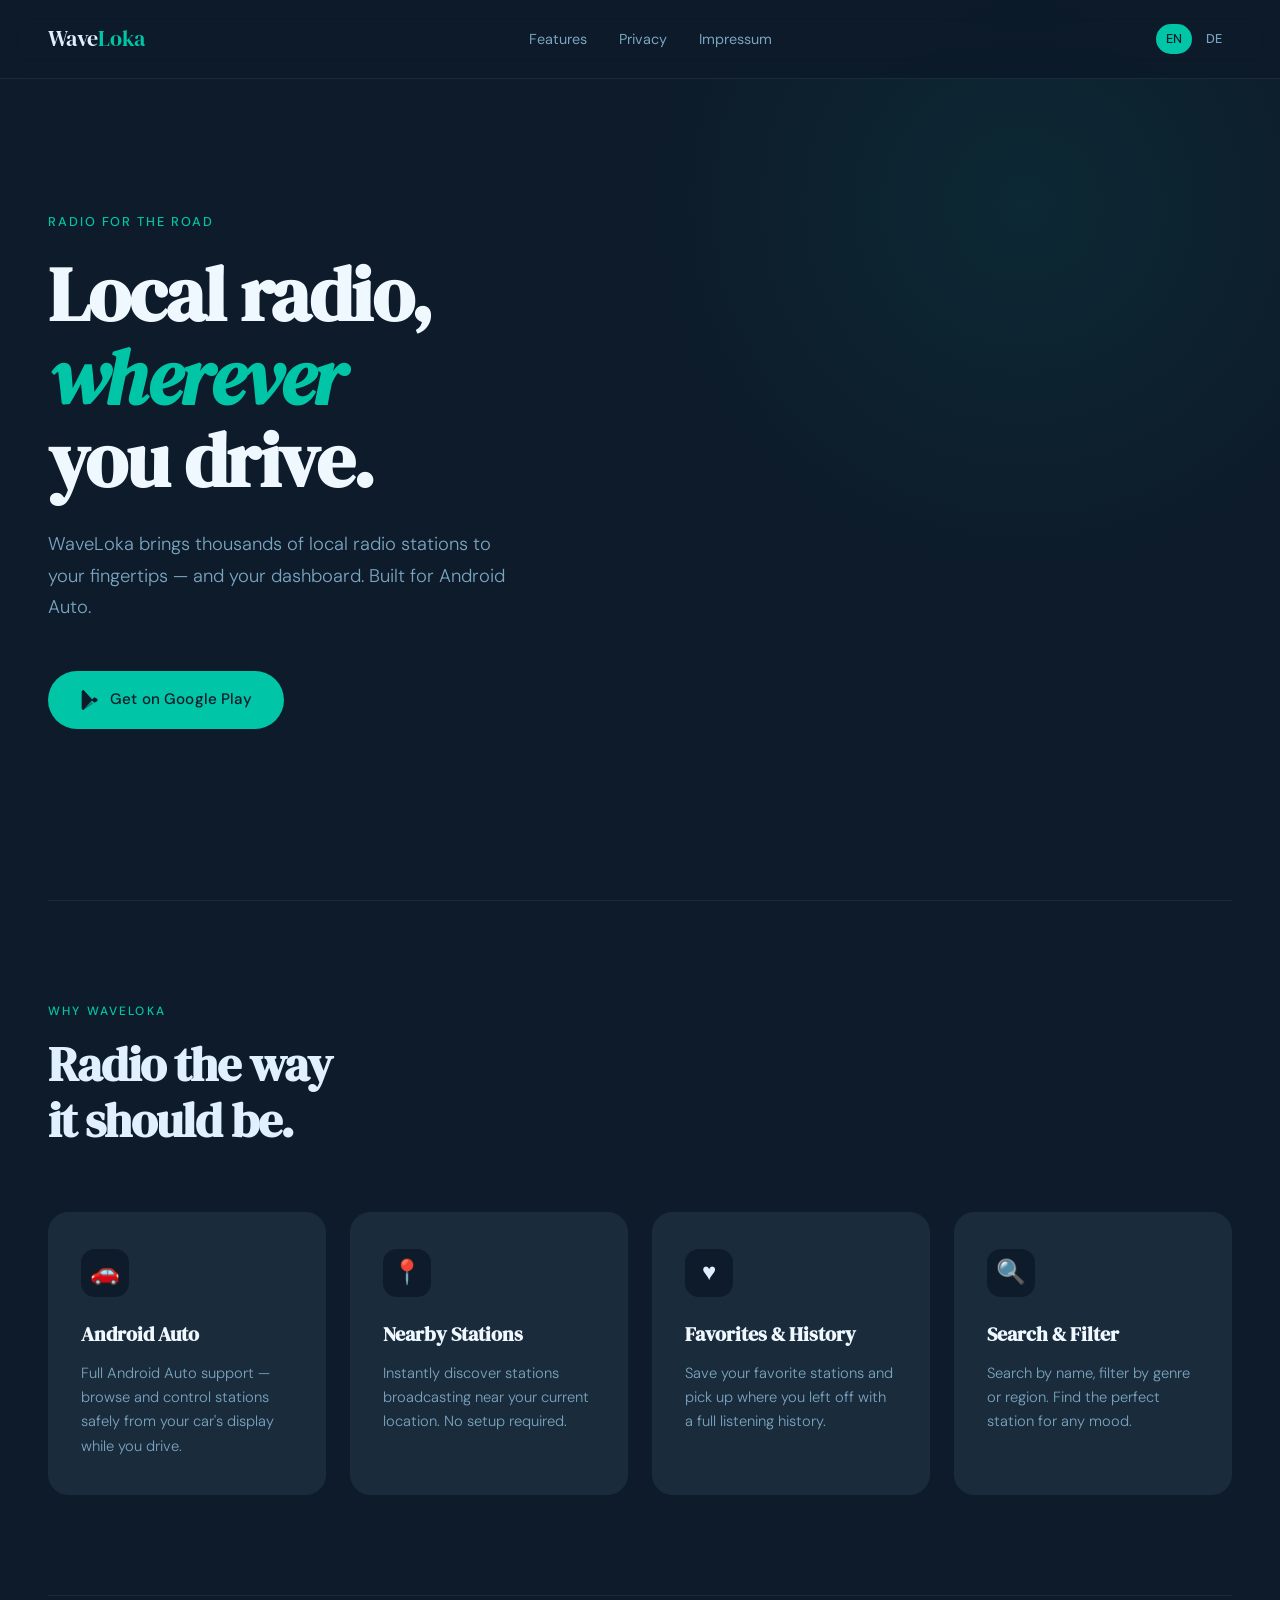
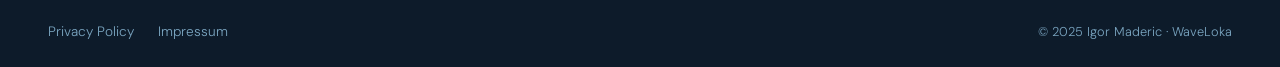
==== index.html @ 93e5c268 "wave loka web-page" ====
<!DOCTYPE html>
<html lang="en">
<head>
<meta charset="UTF-8">
<meta name="viewport" content="width=device-width, initial-scale=1.0">
<title>WaveLoka – Local Radio, Wherever You Drive</title>
<link rel="preconnect" href="https://fonts.googleapis.com">
<link href="https://fonts.googleapis.com/css2?family=DM+Serif+Display:ital@0;1&family=DM+Sans:wght@300;400;500&display=swap" rel="stylesheet">
<style>
  :root {
    --teal: #00C6A7;
    --teal-dark: #00A88E;
    --blue: #0A84FF;
    --navy: #0D1B2A;
    --navy-light: #1A2B3C;
    --alice: #F0F8FF;
    --alice-dark: #D8EAF8;
    --text-light: #E0F0FF;
    --text-muted: #7AA5C0;
  }
  *, *::before, *::after { box-sizing: border-box; margin: 0; padding: 0; }
  html { scroll-behavior: smooth; }
  body {
    background: var(--navy);
    color: var(--text-light);
    font-family: 'DM Sans', sans-serif;
    font-weight: 300;
    line-height: 1.7;
  }
  /* NAV */
  nav {
    position: fixed; top: 0; width: 100%; z-index: 100;
    display: flex; align-items: center; justify-content: space-between;
    padding: 20px 48px;
    background: rgba(13,27,42,0.92);
    backdrop-filter: blur(12px);
    border-bottom: 1px solid var(--navy-light);
  }
  .nav-logo {
    font-family: 'DM Serif Display', serif;
    font-size: 1.4rem;
    color: var(--text-light);
    text-decoration: none;
    letter-spacing: -0.01em;
  }
  .nav-logo span { color: var(--teal); }
  .nav-links { display: flex; gap: 32px; list-style: none; }
  .nav-links a {
    text-decoration: none;
    color: var(--text-muted);
    font-size: 0.9rem;
    font-weight: 400;
    transition: color 0.2s;
  }
  .nav-links a:hover { color: var(--teal); }
  .lang-switch {
    display: flex; gap: 4px;
  }
  .lang-switch a {
    font-size: 0.8rem; font-weight: 500;
    padding: 4px 10px;
    border-radius: 20px;
    text-decoration: none;
    color: var(--text-muted);
    transition: all 0.2s;
  }
  .lang-switch a.active, .lang-switch a:hover {
    background: var(--teal);
    color: var(--navy);
  }
  /* HERO */
  .hero {
    min-height: 100vh;
    display: flex; align-items: center;
    padding: 120px 48px 80px;
    position: relative;
    overflow: hidden;
  }
  .hero::before {
    content: '';
    position: absolute; top: -20%; right: -10%;
    width: 60vw; height: 60vw;
    background: radial-gradient(circle, rgba(0,198,167,0.08) 0%, transparent 70%);
    pointer-events: none;
  }
  .hero-content { max-width: 640px; position: relative; z-index: 1; }
  .hero-eyebrow {
    font-size: 0.8rem; font-weight: 500; letter-spacing: 0.15em;
    text-transform: uppercase; color: var(--teal);
    margin-bottom: 20px;
  }
  h1 {
    font-family: 'DM Serif Display', serif;
    font-size: clamp(2.8rem, 6vw, 5rem);
    line-height: 1.08;
    letter-spacing: -0.02em;
    color: var(--alice);
    margin-bottom: 28px;
  }
  h1 em { color: var(--teal); font-style: italic; }
  .hero-sub {
    font-size: 1.15rem;
    color: var(--text-muted);
    max-width: 480px;
    margin-bottom: 48px;
  }
  .btn-primary {
    display: inline-flex; align-items: center; gap: 10px;
    background: var(--teal);
    color: var(--navy);
    padding: 16px 32px;
    border-radius: 50px;
    text-decoration: none;
    font-weight: 500;
    font-size: 0.95rem;
    transition: all 0.25s;
    letter-spacing: 0.01em;
  }
  .btn-primary:hover {
    background: var(--teal-dark);
    transform: translateY(-2px);
    box-shadow: 0 12px 32px rgba(0,198,167,0.3);
  }
  .btn-primary svg { width: 20px; height: 20px; }
  /* FEATURES */
  .section {
    padding: 100px 48px;
  }
  .section-label {
    font-size: 0.75rem; font-weight: 500; letter-spacing: 0.18em;
    text-transform: uppercase; color: var(--teal);
    margin-bottom: 16px;
  }
  h2 {
    font-family: 'DM Serif Display', serif;
    font-size: clamp(2rem, 4vw, 3rem);
    line-height: 1.15;
    letter-spacing: -0.02em;
    margin-bottom: 64px;
  }
  .features-grid {
    display: grid;
    grid-template-columns: repeat(auto-fit, minmax(260px, 1fr));
    gap: 24px;
  }
  .feature-card {
    background: var(--navy-light);
    border-radius: 20px;
    padding: 36px 32px;
    border: 1px solid var(--navy-light);
    transition: transform 0.25s, box-shadow 0.25s;
  }
  .feature-card:hover {
    transform: translateY(-4px);
    box-shadow: 0 20px 48px rgba(0,198,167,0.08);
  }
  .feature-icon {
    width: 48px; height: 48px;
    background: var(--navy);
    border-radius: 14px;
    display: flex; align-items: center; justify-content: center;
    margin-bottom: 20px;
    font-size: 1.5rem;
  }
  .feature-card h3 {
    font-family: 'DM Serif Display', serif;
    font-size: 1.25rem;
    margin-bottom: 10px;
    color: var(--alice);
  }
  .feature-card p { font-size: 0.92rem; color: var(--text-muted); line-height: 1.65; }
  /* DIVIDER */
  .divider { height: 1px; background: var(--navy-light); margin: 0 48px; }
  /* LEGAL LINKS */
  .legal-bar {
    background: var(--navy);
    padding: 24px 48px;
    display: flex; flex-wrap: wrap; gap: 24px;
    align-items: center; justify-content: space-between;
  }
  .legal-links { display: flex; gap: 24px; flex-wrap: wrap; }
  .legal-links a {
    font-size: 0.85rem; color: var(--text-muted);
    text-decoration: none;
    transition: color 0.2s;
  }
  .legal-links a:hover { color: var(--teal); }
  .copyright { font-size: 0.8rem; color: var(--text-muted); }
  @media (max-width: 640px) {
    nav { padding: 16px 20px; }
    .nav-links { display: none; }
    .hero { padding: 100px 20px 60px; }
    .section { padding: 64px 20px; }
    .legal-bar { padding: 20px; }
    .divider { margin: 0 20px; }
  }
</style>
</head>
<body>

<nav>
  <a class="nav-logo" href="index.html">Wave<span>Loka</span></a>
  <ul class="nav-links">
    <li><a href="#features">Features</a></li>
    <li><a href="privacy-policy/index.html">Privacy</a></li>
    <li><a href="impressum/index.html">Impressum</a></li>
  </ul>
  <div class="lang-switch">
    <a href="index.html" class="active">EN</a>
    <a href="index.de.html">DE</a>
  </div>
</nav>

<section class="hero">
  <div class="hero-content">
    <p class="hero-eyebrow">Radio for the road</p>
    <h1>Local radio,<br><em>wherever</em><br>you drive.</h1>
    <p class="hero-sub">WaveLoka brings thousands of local radio stations to your fingertips — and your dashboard. Built for Android Auto.</p>
    <a href="https://play.google.com/store/apps/details?id=com.waveloka" class="btn-primary">
      <svg viewBox="0 0 24 24" fill="currentColor"><path d="M3.18 23.76c.32.18.68.24 1.04.18L14.76 12 4.22.06A1.73 1.73 0 003.18.24C2.46.64 2 1.38 2 2.22v19.56c0 .84.46 1.58 1.18 1.98z"/><path d="M20.04 10.3l-2.86-1.64L13.9 12l3.28 3.34 2.86-1.64A1.96 1.96 0 0021.1 12c0-.72-.4-1.38-1.06-1.7z"/><path d="M4.22.06L16.06 11.9l-2.3 2.1L4.22.06z" opacity=".4"/><path d="M4.22 23.94l9.54-9.94 2.3 2.1L4.22 23.94z" opacity=".4"/></svg>
      Get on Google Play
    </a>
  </div>
</section>

<div class="divider"></div>

<section class="section" id="features">
  <p class="section-label">Why WaveLoka</p>
  <h2>Radio the way<br>it should be.</h2>
  <div class="features-grid">
    <div class="feature-card">
      <div class="feature-icon">🚗</div>
      <h3>Android Auto</h3>
      <p>Full Android Auto support — browse and control stations safely from your car's display while you drive.</p>
    </div>
    <div class="feature-card">
      <div class="feature-icon">📍</div>
      <h3>Nearby Stations</h3>
      <p>Instantly discover stations broadcasting near your current location. No setup required.</p>
    </div>
    <div class="feature-card">
      <div class="feature-icon">♥</div>
      <h3>Favorites & History</h3>
      <p>Save your favorite stations and pick up where you left off with a full listening history.</p>
    </div>
    <div class="feature-card">
      <div class="feature-icon">🔍</div>
      <h3>Search & Filter</h3>
      <p>Search by name, filter by genre or region. Find the perfect station for any mood.</p>
    </div>
  </div>
</section>

<div class="divider"></div>

<div class="legal-bar">
  <div class="legal-links">
    <a href="privacy-policy/index.html">Privacy Policy</a>
    <a href="impressum/index.html">Impressum</a>
  </div>
  <p class="copyright">© 2025 Igor Maderic · WaveLoka</p>
</div>

</body>
</html>
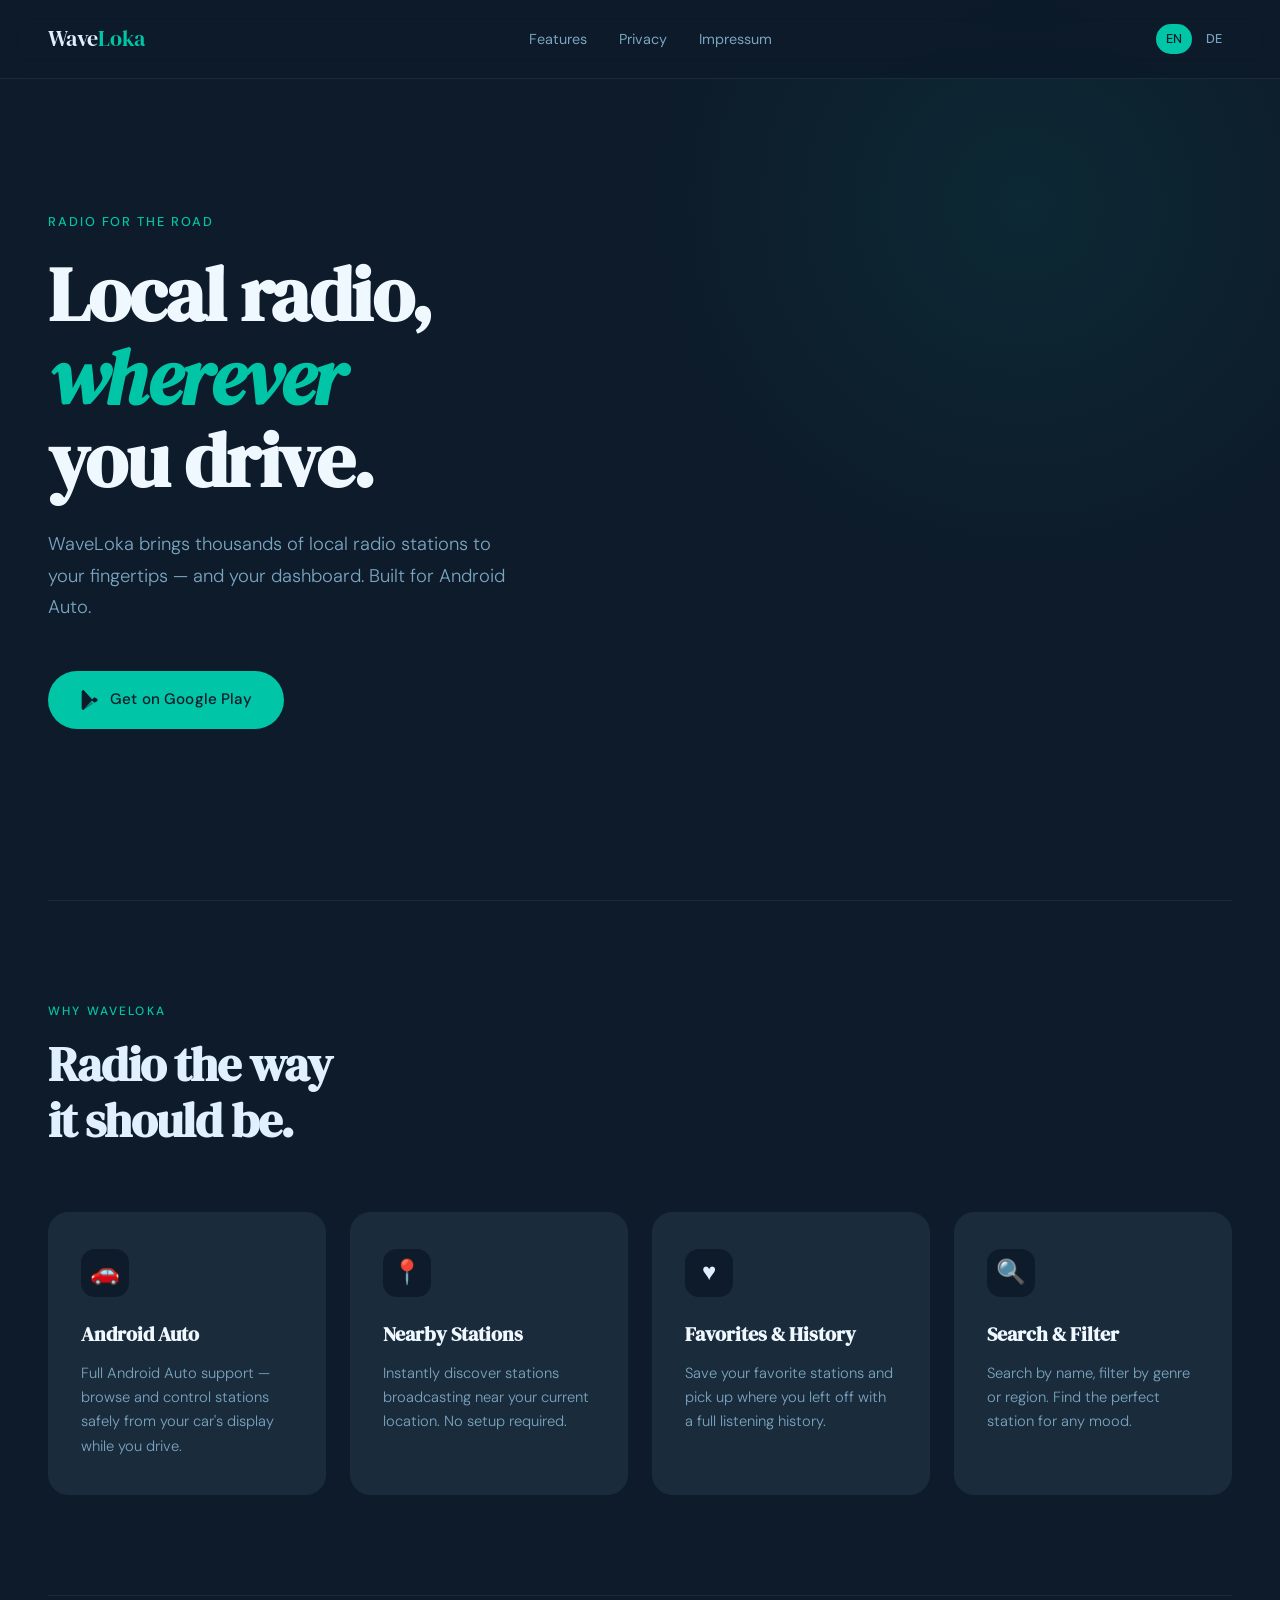
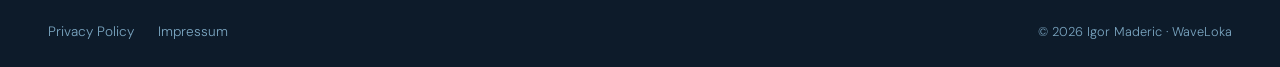
==== commit 1091bec9: "Update impressum and privacy policy" ====
--- a/index.html
+++ b/index.html
@@ -259,7 +259,7 @@
     <a href="privacy-policy/index.html">Privacy Policy</a>
     <a href="impressum/index.html">Impressum</a>
   </div>
-  <p class="copyright">© 2025 Igor Maderic · WaveLoka</p>
+  <p class="copyright">© 2026 Igor Maderic · WaveLoka</p>
 </div>
 
 </body>
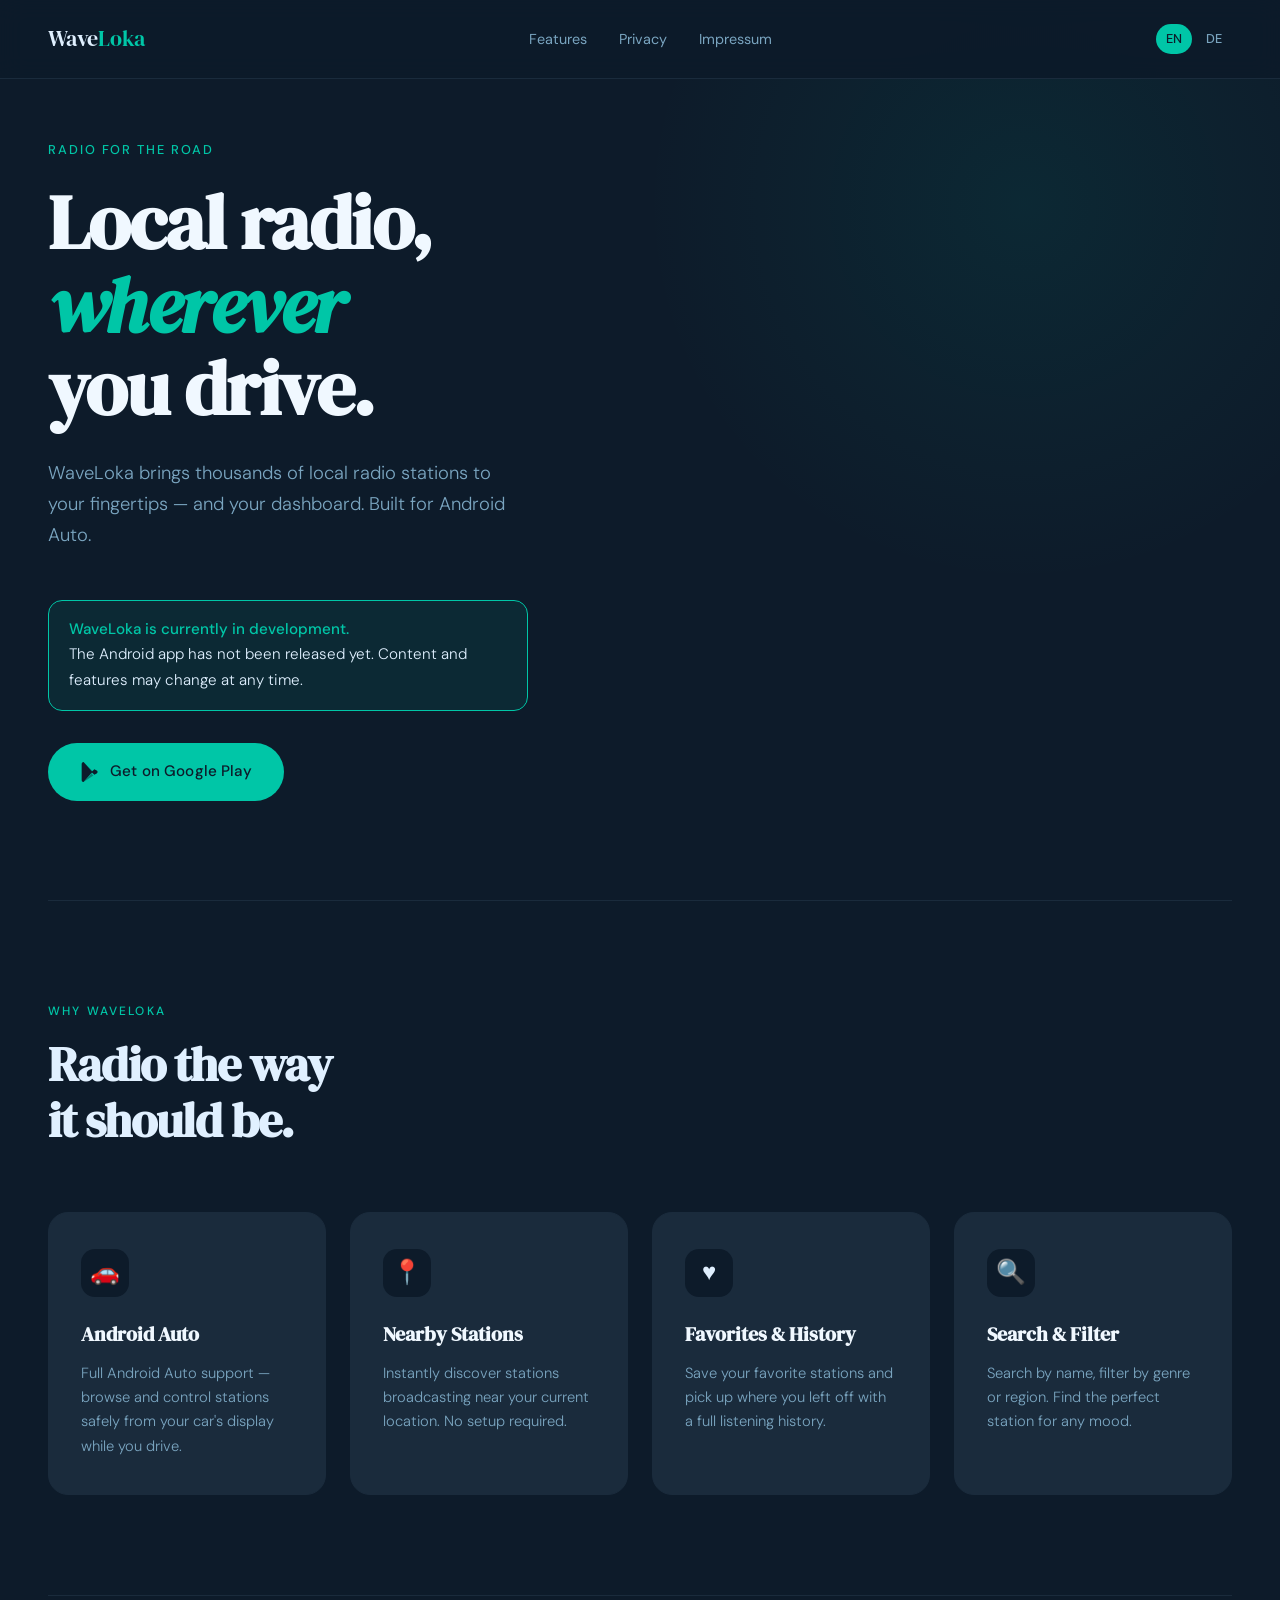
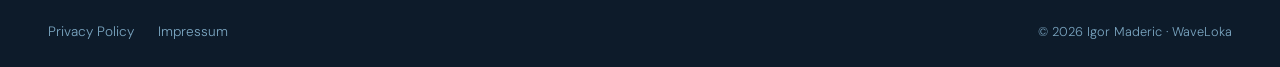
==== commit d2af0c84: "Use valid email address" ====
--- a/index.html
+++ b/index.html
@@ -122,6 +122,17 @@
     box-shadow: 0 12px 32px rgba(0,198,167,0.3);
   }
   .btn-primary svg { width: 20px; height: 20px; }
+  .dev-notice {
+    background: rgba(0,198,167,0.08);
+    border: 1px solid var(--teal);
+    border-radius: 14px;
+    padding: 16px 20px;
+    margin-bottom: 32px;
+    max-width: 480px;
+    font-size: 0.95rem;
+    color: var(--text-light);
+  }
+  .dev-notice strong { color: var(--teal); font-weight: 500; }
   /* FEATURES */
   .section {
     padding: 100px 48px;
@@ -216,6 +227,10 @@
     <p class="hero-eyebrow">Radio for the road</p>
     <h1>Local radio,<br><em>wherever</em><br>you drive.</h1>
     <p class="hero-sub">WaveLoka brings thousands of local radio stations to your fingertips — and your dashboard. Built for Android Auto.</p>
+    <div class="dev-notice">
+      <strong>WaveLoka is currently in development.</strong><br>
+      The Android app has not been released yet. Content and features may change at any time.
+    </div>
     <a href="https://play.google.com/store/apps/details?id=com.waveloka" class="btn-primary">
       <svg viewBox="0 0 24 24" fill="currentColor"><path d="M3.18 23.76c.32.18.68.24 1.04.18L14.76 12 4.22.06A1.73 1.73 0 003.18.24C2.46.64 2 1.38 2 2.22v19.56c0 .84.46 1.58 1.18 1.98z"/><path d="M20.04 10.3l-2.86-1.64L13.9 12l3.28 3.34 2.86-1.64A1.96 1.96 0 0021.1 12c0-.72-.4-1.38-1.06-1.7z"/><path d="M4.22.06L16.06 11.9l-2.3 2.1L4.22.06z" opacity=".4"/><path d="M4.22 23.94l9.54-9.94 2.3 2.1L4.22 23.94z" opacity=".4"/></svg>
       Get on Google Play
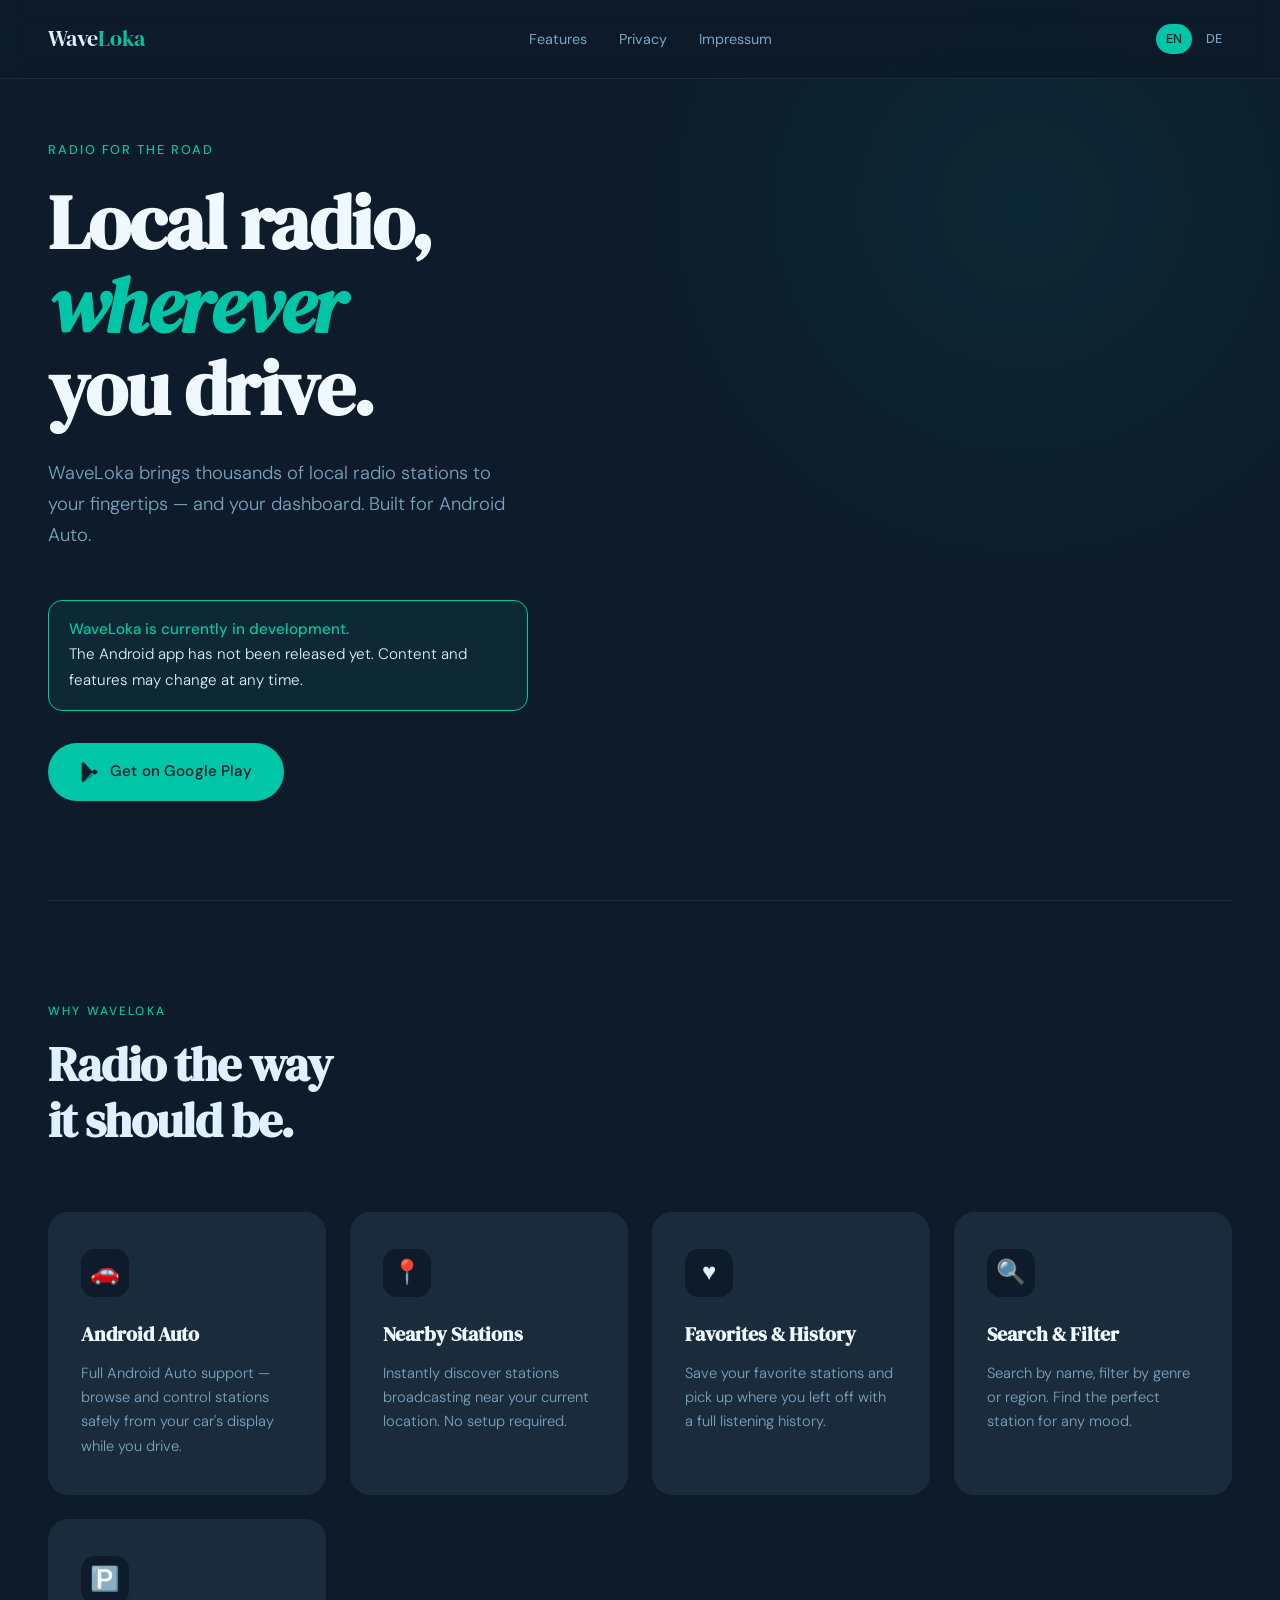
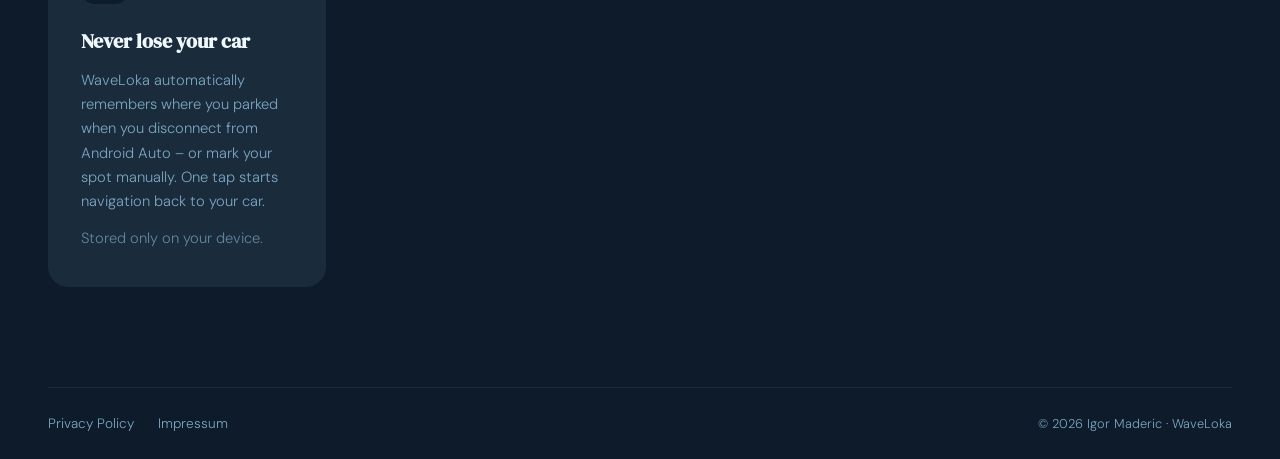
==== commit 841b5cae: "Update app features" ====
--- a/index.html
+++ b/index.html
@@ -180,6 +180,7 @@
     color: var(--alice);
   }
   .feature-card p { font-size: 0.92rem; color: var(--text-muted); line-height: 1.65; }
+  .feature-note { font-size: 0.8rem; color: var(--text-muted); opacity: 0.75; margin-top: 12px; }
   /* DIVIDER */
   .divider { height: 1px; background: var(--navy-light); margin: 0 48px; }
   /* LEGAL LINKS */
@@ -264,6 +265,12 @@
       <h3>Search & Filter</h3>
       <p>Search by name, filter by genre or region. Find the perfect station for any mood.</p>
     </div>
+    <div class="feature-card">
+      <div class="feature-icon">🅿️</div>
+      <h3>Never lose your car</h3>
+      <p>WaveLoka automatically remembers where you parked when you disconnect from Android Auto – or mark your spot manually. One tap starts navigation back to your car.</p>
+      <p class="feature-note">Stored only on your device.</p>
+    </div>
   </div>
 </section>
 
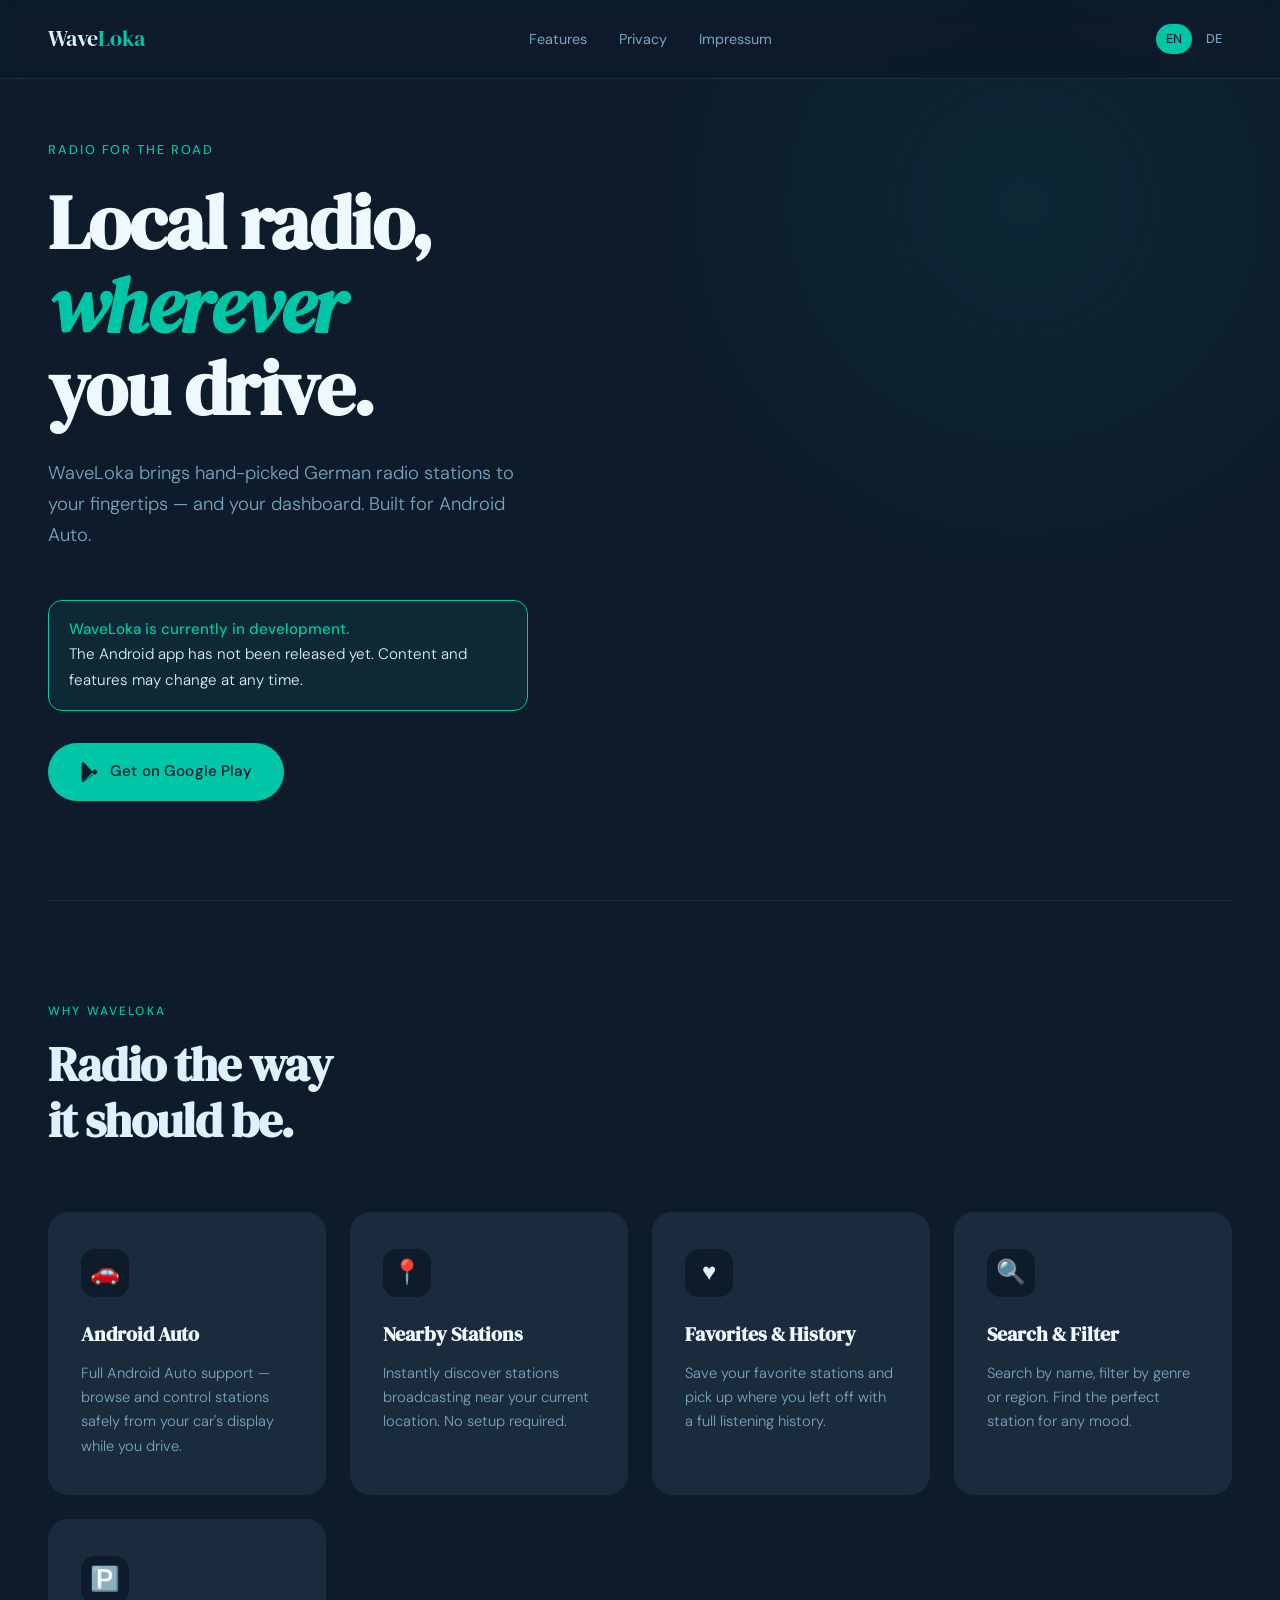
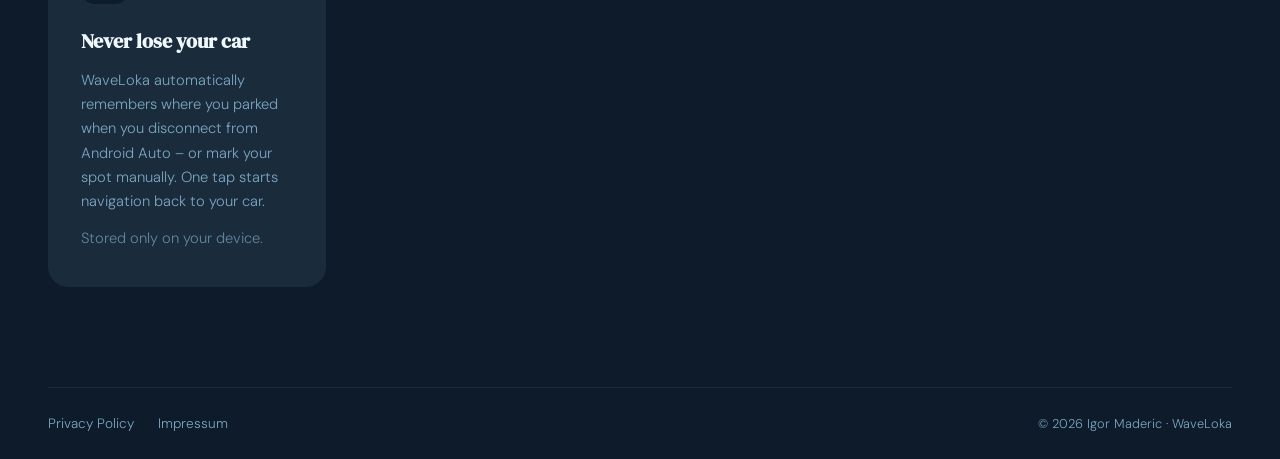
==== commit 9ddb0ecf: "[P1-F04-T3] Fix website catalog claim in hero copy (de/en) Replace "thousands of local"/"tausende lo" ====
--- a/index.html
+++ b/index.html
@@ -227,7 +227,7 @@
   <div class="hero-content">
     <p class="hero-eyebrow">Radio for the road</p>
     <h1>Local radio,<br><em>wherever</em><br>you drive.</h1>
-    <p class="hero-sub">WaveLoka brings thousands of local radio stations to your fingertips — and your dashboard. Built for Android Auto.</p>
+    <p class="hero-sub">WaveLoka brings hand-picked German radio stations to your fingertips — and your dashboard. Built for Android Auto.</p>
     <div class="dev-notice">
       <strong>WaveLoka is currently in development.</strong><br>
       The Android app has not been released yet. Content and features may change at any time.
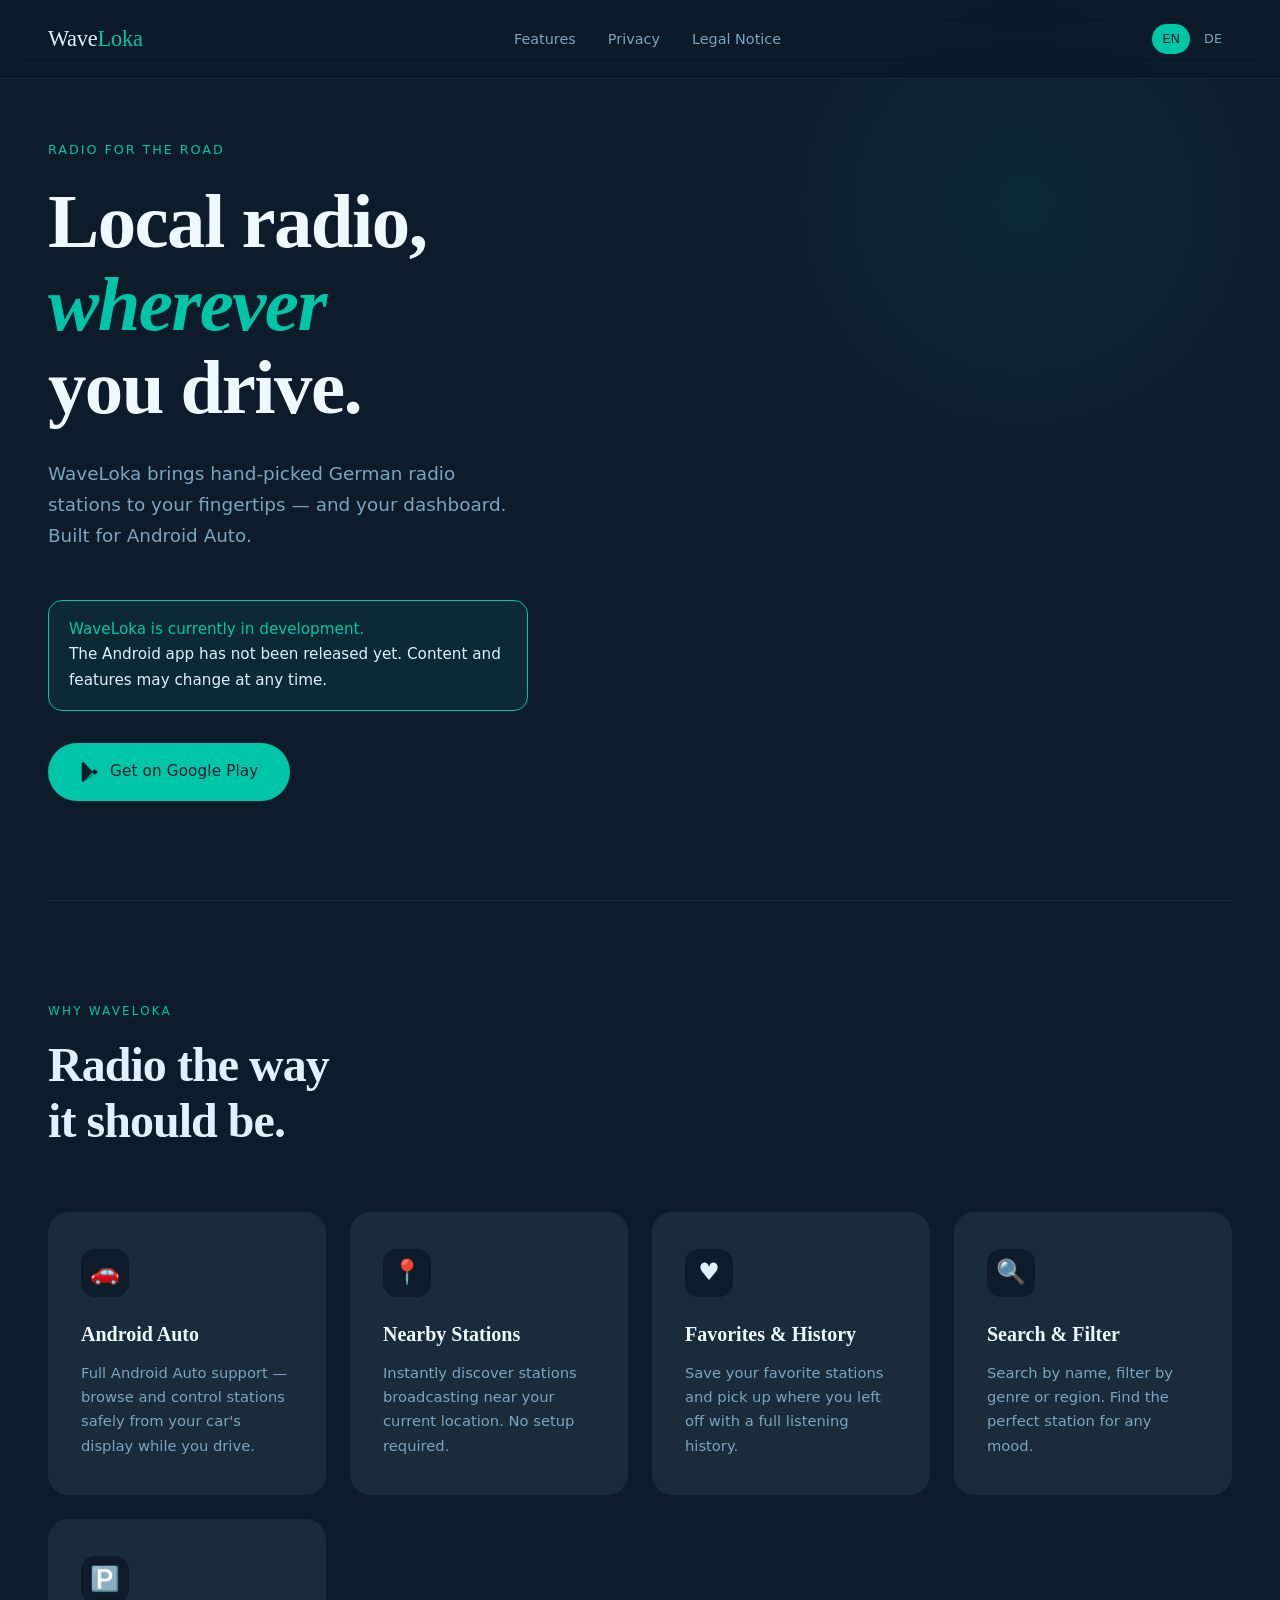
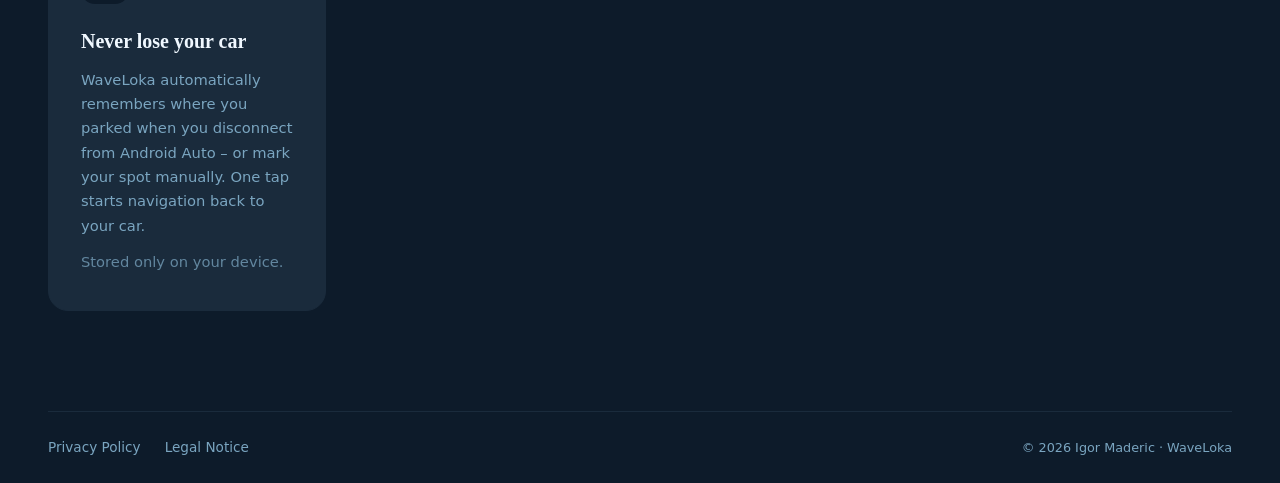
==== commit 56180487: "[P1-F18-T6] Publish legal pages without remote fonts" ====
--- a/index.html
+++ b/index.html
@@ -4,8 +4,6 @@
 <meta charset="UTF-8">
 <meta name="viewport" content="width=device-width, initial-scale=1.0">
 <title>WaveLoka – Local Radio, Wherever You Drive</title>
-<link rel="preconnect" href="https://fonts.googleapis.com">
-<link href="https://fonts.googleapis.com/css2?family=DM+Serif+Display:ital@0;1&family=DM+Sans:wght@300;400;500&display=swap" rel="stylesheet">
 <style>
   :root {
     --teal: #00C6A7;
@@ -23,7 +21,7 @@
   body {
     background: var(--navy);
     color: var(--text-light);
-    font-family: 'DM Sans', sans-serif;
+    font-family: system-ui, -apple-system, BlinkMacSystemFont, "Segoe UI", sans-serif;
     font-weight: 300;
     line-height: 1.7;
   }
@@ -37,7 +35,7 @@
     border-bottom: 1px solid var(--navy-light);
   }
   .nav-logo {
-    font-family: 'DM Serif Display', serif;
+    font-family: Georgia, "Times New Roman", serif;
     font-size: 1.4rem;
     color: var(--text-light);
     text-decoration: none;
@@ -90,7 +88,7 @@
     margin-bottom: 20px;
   }
   h1 {
-    font-family: 'DM Serif Display', serif;
+    font-family: Georgia, "Times New Roman", serif;
     font-size: clamp(2.8rem, 6vw, 5rem);
     line-height: 1.08;
     letter-spacing: -0.02em;
@@ -143,7 +141,7 @@
     margin-bottom: 16px;
   }
   h2 {
-    font-family: 'DM Serif Display', serif;
+    font-family: Georgia, "Times New Roman", serif;
     font-size: clamp(2rem, 4vw, 3rem);
     line-height: 1.15;
     letter-spacing: -0.02em;
@@ -174,7 +172,7 @@
     font-size: 1.5rem;
   }
   .feature-card h3 {
-    font-family: 'DM Serif Display', serif;
+    font-family: Georgia, "Times New Roman", serif;
     font-size: 1.25rem;
     margin-bottom: 10px;
     color: var(--alice);
@@ -215,7 +213,7 @@
   <ul class="nav-links">
     <li><a href="#features">Features</a></li>
     <li><a href="privacy-policy/index.html">Privacy</a></li>
-    <li><a href="impressum/index.html">Impressum</a></li>
+    <li><a href="impressum/en/index.html">Legal Notice</a></li>
   </ul>
   <div class="lang-switch">
     <a href="index.html" class="active">EN</a>
@@ -232,7 +230,7 @@
       <strong>WaveLoka is currently in development.</strong><br>
       The Android app has not been released yet. Content and features may change at any time.
     </div>
-    <a href="https://play.google.com/store/apps/details?id=com.waveloka" class="btn-primary">
+    <a href="https://play.google.com/store/apps/details?id=app.waveloka" class="btn-primary">
       <svg viewBox="0 0 24 24" fill="currentColor"><path d="M3.18 23.76c.32.18.68.24 1.04.18L14.76 12 4.22.06A1.73 1.73 0 003.18.24C2.46.64 2 1.38 2 2.22v19.56c0 .84.46 1.58 1.18 1.98z"/><path d="M20.04 10.3l-2.86-1.64L13.9 12l3.28 3.34 2.86-1.64A1.96 1.96 0 0021.1 12c0-.72-.4-1.38-1.06-1.7z"/><path d="M4.22.06L16.06 11.9l-2.3 2.1L4.22.06z" opacity=".4"/><path d="M4.22 23.94l9.54-9.94 2.3 2.1L4.22 23.94z" opacity=".4"/></svg>
       Get on Google Play
     </a>
@@ -279,7 +277,7 @@
 <div class="legal-bar">
   <div class="legal-links">
     <a href="privacy-policy/index.html">Privacy Policy</a>
-    <a href="impressum/index.html">Impressum</a>
+    <a href="impressum/en/index.html">Legal Notice</a>
   </div>
   <p class="copyright">© 2026 Igor Maderic · WaveLoka</p>
 </div>
